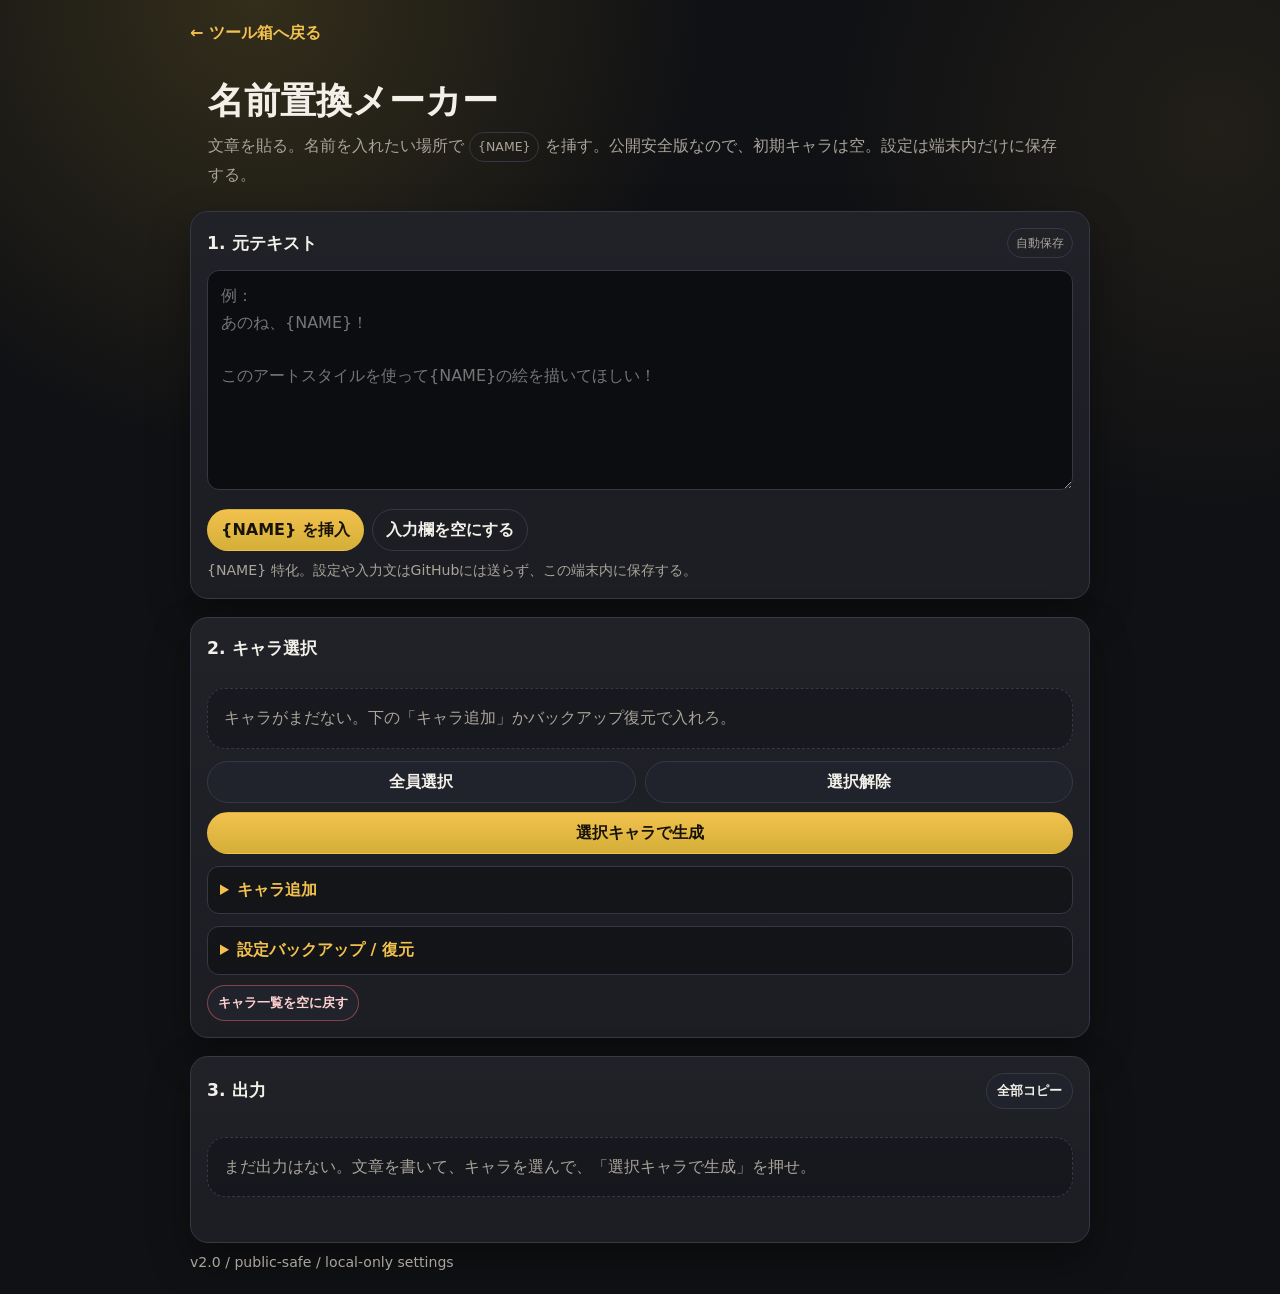
==== name-replacer.html @ 68bebe3d "Add files via upload" ====
<!doctype html>
<html lang="ja"><head><meta charset="utf-8"/><meta name="viewport" content="width=device-width, initial-scale=1, viewport-fit=cover"/><title>名前置換メーカー</title><link rel="manifest" href="./manifest.json"/><meta name="theme-color" content="#101114"/><style>
:root{--bg:#101114;--panel:#181a20;--panel2:#20232b;--field:#0c0d10;--text:#f2f0e8;--muted:#aaa49a;--line:#353845;--gold:#d4af37;--gold2:#f2c14e;--danger:#ff6b6b;--ok:#85d99f;--radius:18px;--shadow:0 18px 40px rgba(0,0,0,.35);font-family:system-ui,-apple-system,BlinkMacSystemFont,"Segoe UI",sans-serif}*{box-sizing:border-box}body{margin:0;min-height:100vh;background:radial-gradient(circle at 20% 0%,rgba(212,175,55,.18),transparent 28rem),radial-gradient(circle at 95% 10%,rgba(242,193,78,.08),transparent 24rem),var(--bg);color:var(--text);font-family:var(--font);line-height:1.65;padding:20px}.app{width:min(900px,100%);margin:0 auto}.toolbox-back-link{display:inline-flex;align-items:center;gap:.35em;margin:0 0 10px;color:#f2c14e;text-decoration:none;font-weight:800}.toolbox-back-link:visited{color:#f2c14e}header{margin:6px 0 18px;padding:18px 18px 4px}h1{font-size:clamp(1.5rem,4.8vw,2.25rem);line-height:1.15;margin:0 0 10px}.lead{color:var(--muted);margin:0;max-width:58rem}.card{background:linear-gradient(180deg,rgba(255,255,255,.035),rgba(255,255,255,.015)),var(--panel);border:1px solid var(--line);border-radius:var(--radius);box-shadow:var(--shadow);padding:16px;margin-top:18px}.card-title{display:flex;align-items:center;justify-content:space-between;gap:12px;margin-bottom:12px}h2{font-size:1.08rem;margin:0}.hint{color:var(--muted);font-size:.88rem;margin:8px 0 0}textarea,input,select{width:100%;border:1px solid var(--line);background:var(--field);color:var(--text);border-radius:12px;padding:12px 13px;font:inherit;outline:none;line-height:1.65}textarea:focus,input:focus,select:focus{border-color:rgba(212,175,55,.72);box-shadow:0 0 0 3px rgba(212,175,55,.16)}textarea{min-height:220px;resize:vertical;white-space:pre-wrap}.button-row,.toolbar{display:flex;flex-wrap:wrap;gap:8px;margin-top:10px}button{appearance:none;border:1px solid var(--line);background:var(--panel2);color:var(--text);border-radius:999px;padding:10px 13px;font:inherit;line-height:1;cursor:pointer;min-height:42px;font-weight:700}.primary{background:linear-gradient(180deg,var(--gold2),var(--gold));color:#18130a;border-color:transparent}.ghost{background:transparent}.danger{color:#ffd1d1;border-color:rgba(255,107,107,.45)}.mini,.small{font-size:.84rem;padding:7px 10px;min-height:36px}.pill{display:inline-flex;align-items:center;gap:6px;color:var(--muted);border:1px solid var(--line);border-radius:999px;padding:4px 8px;font-size:.78rem}.status,.copy-status{min-height:1.4em;color:var(--ok);font-size:.88rem;margin-top:9px}.empty{color:var(--muted);border:1px dashed var(--line);border-radius:var(--radius);padding:16px;margin-top:14px;background:rgba(12,13,16,.35)}details{border:1px solid var(--line);border-radius:12px;background:rgba(12,13,16,.55);padding:10px 12px;margin-top:12px}summary{cursor:pointer;color:var(--gold2);font-weight:800}.backup-grid{display:grid;gap:10px;margin-top:10px}.backup-grid textarea{min-height:120px}.output{min-height:220px;white-space:pre-wrap;word-break:break-word;background:#090a0f;border:1px dashed var(--line);border-radius:14px;padding:14px;line-height:1.75;color:var(--text)}.fallback{display:none;margin-top:10px}.fallback textarea{min-height:120px}@media(max-width:560px){body{padding:12px}header{padding:12px 8px 0}.card{padding:14px}}

.character-list{display:grid;grid-template-columns:repeat(2,minmax(0,1fr));gap:9px}@media(max-width:480px){.character-list{grid-template-columns:1fr 1fr}}.char{display:grid;grid-template-columns:auto minmax(0,1fr);gap:10px;align-items:center;padding:11px;background:#0c0d10;border:1px solid var(--line);border-radius:12px;min-height:78px}.char input[type="checkbox"]{width:auto;accent-color:var(--gold);margin:0}.fixed-name{display:block;font-weight:800;overflow-wrap:anywhere}.variant-select{font-weight:800;background:#12141a}.actions{display:grid;grid-template-columns:1fr 1fr;gap:9px;margin-top:12px}.actions .wide{grid-column:1/-1}.output-list{display:grid;gap:14px;margin-top:14px}.output-item{border:1px solid var(--line);border-radius:var(--radius);background:rgba(12,13,16,.72);overflow:hidden}.output-head{display:flex;justify-content:space-between;align-items:center;gap:10px;padding:10px 12px;border-bottom:1px solid var(--line);background:rgba(255,255,255,.025)}.output-head strong{color:var(--gold2)}.output-text{margin:0;padding:12px;white-space:pre-wrap;overflow-wrap:anywhere;font-family:ui-monospace,SFMono-Regular,Menlo,Consolas,"Liberation Mono",monospace;font-size:.92rem;line-height:1.65}.editor-row{display:grid;grid-template-columns:1fr auto;gap:8px;margin-top:9px;align-items:center}@media(max-width:520px){.editor-row{grid-template-columns:1fr}}
</style></head><body><div class="app"><a class="toolbox-back-link" href="./index.html">← ツール箱へ戻る</a><header><h1>名前置換メーカー</h1><p class="lead">文章を貼る。名前を入れたい場所で <span class="pill">{NAME}</span> を挿す。公開安全版なので、初期キャラは空。設定は端末内だけに保存する。</p></header><main>
<section class="card"><div class="card-title"><h2>1. 元テキスト</h2><span class="pill">自動保存</span></div><textarea id="template" spellcheck="false" placeholder="例：
あのね、{NAME}！

このアートスタイルを使って{NAME}の絵を描いてほしい！"></textarea><div class="button-row"><button type="button" class="primary" id="insertName">{NAME} を挿入</button><button type="button" class="ghost" id="clearTemplate">入力欄を空にする</button></div><p class="hint">{NAME} 特化。設定や入力文はGitHubには送らず、この端末内に保存する。</p></section>
<section class="card"><div class="card-title"><h2>2. キャラ選択</h2></div><div id="characterList" class="character-list"></div><div id="emptyChars" class="empty">キャラがまだない。下の「キャラ追加」かバックアップ復元で入れろ。</div><div class="actions"><button type="button" id="selectAll">全員選択</button><button type="button" id="clearSelection">選択解除</button><button type="button" class="primary wide" id="generate">選択キャラで生成</button></div><details><summary>キャラ追加</summary><div class="editor-row"><input id="newLabel" placeholder="表示名 / {NAME} に入れる名前"/><button type="button" id="addCharacter">追加</button></div><p class="hint">ここで追加した名前は、そのまま {NAME} に入る。複数の呼び名を持つキャラは、バックアップ復元で入れるのが早い。</p></details><details><summary>設定バックアップ / 復元</summary><div class="backup-grid"><button class="small" id="exportSettings">設定バックアップを作る</button><textarea id="exportBox" readonly placeholder="ここにバックアップ用テキストが出る"></textarea><textarea id="importBox" placeholder="ここにバックアップ用テキストを貼って復元"></textarea><button class="small" id="importSettings">貼った設定を復元</button></div></details><button type="button" class="danger small" id="resetCharacters" style="margin-top:10px;">キャラ一覧を空に戻す</button></section>
<section class="card"><div class="card-title"><h2>3. 出力</h2><button type="button" class="mini" id="copyAll">全部コピー</button></div><div id="outputs" class="output-list"></div><div id="empty" class="empty">まだ出力はない。文章を書いて、キャラを選んで、「選択キャラで生成」を押せ。</div><div class="status" id="status"></div><div class="fallback" id="manualCopy"><p class="hint">自動コピーが弾かれた時用。下の欄を長押ししてコピー。</p><textarea id="manualCopyText" readonly></textarea></div></section>
</main><p class="hint">v2.0 / public-safe / local-only settings</p></div>
<script>
(()=>{
const STORAGE_KEYS={template:'nakoPromptReplacer.template.v1',characters:'nakoPromptReplacer.characters.v4',selected:'nakoPromptReplacer.selected.v2'};
const templateEl=document.getElementById('template'),characterListEl=document.getElementById('characterList'),emptyCharsEl=document.getElementById('emptyChars'),outputsEl=document.getElementById('outputs'),emptyEl=document.getElementById('empty'),statusEl=document.getElementById('status'),manualCopyEl=document.getElementById('manualCopy'),manualCopyTextEl=document.getElementById('manualCopyText'),exportBox=document.getElementById('exportBox'),importBox=document.getElementById('importBox');
let characters=loadJson(STORAGE_KEYS.characters,[]); if(!Array.isArray(characters))characters=[];
let selectedIds=new Set(loadJson(STORAGE_KEYS.selected,[])); let lastOutputs=[];
function loadJson(k,f){try{const raw=localStorage.getItem(k);return raw?JSON.parse(raw):f}catch{return f}}
function saveJson(k,v){localStorage.setItem(k,JSON.stringify(v))}
function esc(s){return String(s).replace(/[&<>"']/g,m=>({'&':'&amp;','<':'&lt;','>':'&gt;','"':'&quot;',"'":'&#039;'}[m]))}
function uid(){return 'id_'+Date.now()+'_'+Math.random().toString(16).slice(2)}
function normChar(c){const base=String(c.baseLabel||c.label||c.name||'').trim();const vars=Array.isArray(c.variants)&&c.variants.length?c.variants.map(v=>String(v)).filter(Boolean):[base].filter(Boolean);return {id:String(c.id||uid()),baseLabel:base||vars[0]||'名称未設定',variants:vars.length?vars:[base||'名称未設定'],selectedVariant:String(c.selectedVariant||vars[0]||base||'名称未設定')}}
function currentName(c){return c.selectedVariant||c.variants?.[0]||c.baseLabel}
function outputLabel(c){const n=currentName(c);return n===c.baseLabel?c.baseLabel:`${c.baseLabel} / ${n}`}
function show(msg,bad=false){statusEl.textContent=msg;statusEl.style.color=bad?'#ffb3b3':'var(--ok)'}
function saveTemplate(){localStorage.setItem(STORAGE_KEYS.template,templateEl.value)}
function saveChars(){saveJson(STORAGE_KEYS.characters,characters);saveJson(STORAGE_KEYS.selected,[...selectedIds])}
function renderChars(){emptyCharsEl.style.display=characters.length?'none':'block';characterListEl.innerHTML=characters.map(c=>{const checked=selectedIds.has(c.id)?'checked':'';const main=c.variants.length>1?`<select class="variant-select" data-variant-id="${esc(c.id)}">${c.variants.map(v=>`<option value="${esc(v)}" ${v===currentName(c)?'selected':''}>${esc(v)}</option>`).join('')}</select>`:`<span class="fixed-name">${esc(currentName(c))}</span>`;return `<label class="char"><input type="checkbox" data-id="${esc(c.id)}" ${checked}/><span>${main}</span></label>`}).join('');characterListEl.querySelectorAll('input[type=checkbox]').forEach(i=>i.addEventListener('change',()=>{i.checked?selectedIds.add(i.dataset.id):selectedIds.delete(i.dataset.id);saveChars()}));characterListEl.querySelectorAll('[data-variant-id]').forEach(s=>s.addEventListener('change',()=>{const c=characters.find(x=>x.id===s.dataset.variantId);if(!c)return;c.selectedVariant=s.value;saveChars();show(`${c.baseLabel}の呼び名を「${s.value}」にした。`)}))}
function replaceAll(t,c){return String(t).split('{NAME}').join(currentName(c)).split('{CALL}').join(currentName(c)).split('{CHARACTER}').join(currentName(c))}
function renderOutputs(){emptyEl.style.display=lastOutputs.length?'none':'block';outputsEl.innerHTML=lastOutputs.map((o,i)=>`<article class="output-item"><div class="output-head"><strong>${esc(o.label)}用</strong><button type="button" class="mini" data-copy="${i}">コピー</button></div><pre class="output-text">${esc(o.text)}</pre></article>`).join('');outputsEl.querySelectorAll('[data-copy]').forEach(b=>b.addEventListener('click',async()=>{const o=lastOutputs[Number(b.dataset.copy)];const visible=b.closest('.output-item')?.querySelector('.output-text')?.textContent??o.text;if(await copyText(visible))show(`${o.label}用をコピーした。`)}))}
async function copyText(text){const final=String(text??'');manualCopyEl.style.display='none';manualCopyTextEl.value=final;if(navigator.clipboard&&navigator.clipboard.writeText){try{await navigator.clipboard.writeText(final);return true}catch{}}const temp=document.createElement('textarea');temp.value=final;temp.setAttribute('readonly','');temp.style.position='fixed';temp.style.opacity='.01';document.body.appendChild(temp);let ok=false;try{temp.focus();temp.select();temp.setSelectionRange(0,temp.value.length);ok=document.execCommand('copy')}catch{}finally{document.body.removeChild(temp)}if(ok)return true;manualCopyEl.style.display='block';manualCopyTextEl.focus();manualCopyTextEl.select();show('自動コピーが弾かれた。下の欄をコピーして。',true);return false}
function insertAtCursor(el,text){const y=window.scrollY;const start=el.selectionStart??el.value.length,end=el.selectionEnd??el.value.length;el.value=el.value.slice(0,start)+text+el.value.slice(end);const pos=start+text.length;el.focus({preventScroll:true});el.setSelectionRange(pos,pos);saveTemplate();requestAnimationFrame(()=>window.scrollTo({top:y,left:0,behavior:'auto'}))}
function generate(){const template=templateEl.value;if(!template.trim())return show('元テキストが空だ。',true);const selected=characters.filter(c=>selectedIds.has(c.id));if(!selected.length)return show('キャラが選ばれていない。',true);lastOutputs=selected.map(c=>({id:c.id,label:outputLabel(c),text:replaceAll(template,c)}));renderOutputs();show(`${lastOutputs.length}人分を生成した。`)}
function exportSettings(){const data={tool:'name-replacer',version:2,template:templateEl.value,characters,selected:[...selectedIds]};exportBox.value=JSON.stringify(data,null,2);copyText(exportBox.value).then(ok=>show(ok?'設定バックアップをコピーした。':'設定バックアップを作った。'))}
function importSettings(){try{const data=JSON.parse(importBox.value);characters=(Array.isArray(data.characters)?data.characters:[]).map(normChar);selectedIds=new Set(Array.isArray(data.selected)?data.selected:characters.map(c=>c.id));if(typeof data.template==='string')templateEl.value=data.template;saveTemplate();saveChars();lastOutputs=[];renderChars();renderOutputs();show('設定を復元した。')}catch{show('復元できない。バックアップ用テキストが壊れている。',true)}}
document.getElementById('insertName').addEventListener('click',()=>insertAtCursor(templateEl,'{NAME}'));document.getElementById('clearTemplate').addEventListener('click',()=>{templateEl.value='';saveTemplate();show('入力欄を空にした。')});document.getElementById('selectAll').addEventListener('click',()=>{selectedIds=new Set(characters.map(c=>c.id));saveChars();renderChars();show('全員選択した。')});document.getElementById('clearSelection').addEventListener('click',()=>{selectedIds=new Set();saveChars();renderChars();show('選択を解除した。')});document.getElementById('generate').addEventListener('click',generate);document.getElementById('addCharacter').addEventListener('click',()=>{const el=document.getElementById('newLabel');const label=el.value.trim();if(!label)return show('名前が空だ。',true);const c={id:uid(),baseLabel:label,variants:[label],selectedVariant:label};characters.push(c);selectedIds.add(c.id);el.value='';saveChars();renderChars();show(`${label}を追加した。`)});document.getElementById('resetCharacters').addEventListener('click',()=>{if(!confirm('キャラ一覧を空に戻す。いい？'))return;characters=[];selectedIds=new Set();lastOutputs=[];saveChars();renderChars();renderOutputs();show('キャラ一覧を空に戻した。')});document.getElementById('copyAll').addEventListener('click',async()=>{if(!lastOutputs.length)return show('コピーする出力がまだない。',true);const all=lastOutputs.map(o=>'▼ '+o.label+'用\n'+o.text).join('\n\n---\n\n');if(await copyText(all))show('全部コピーした。')});document.getElementById('exportSettings').addEventListener('click',exportSettings);document.getElementById('importSettings').addEventListener('click',importSettings);templateEl.addEventListener('input',saveTemplate);
templateEl.value=localStorage.getItem(STORAGE_KEYS.template)||'';renderChars();renderOutputs();
})();
</script></body></html>
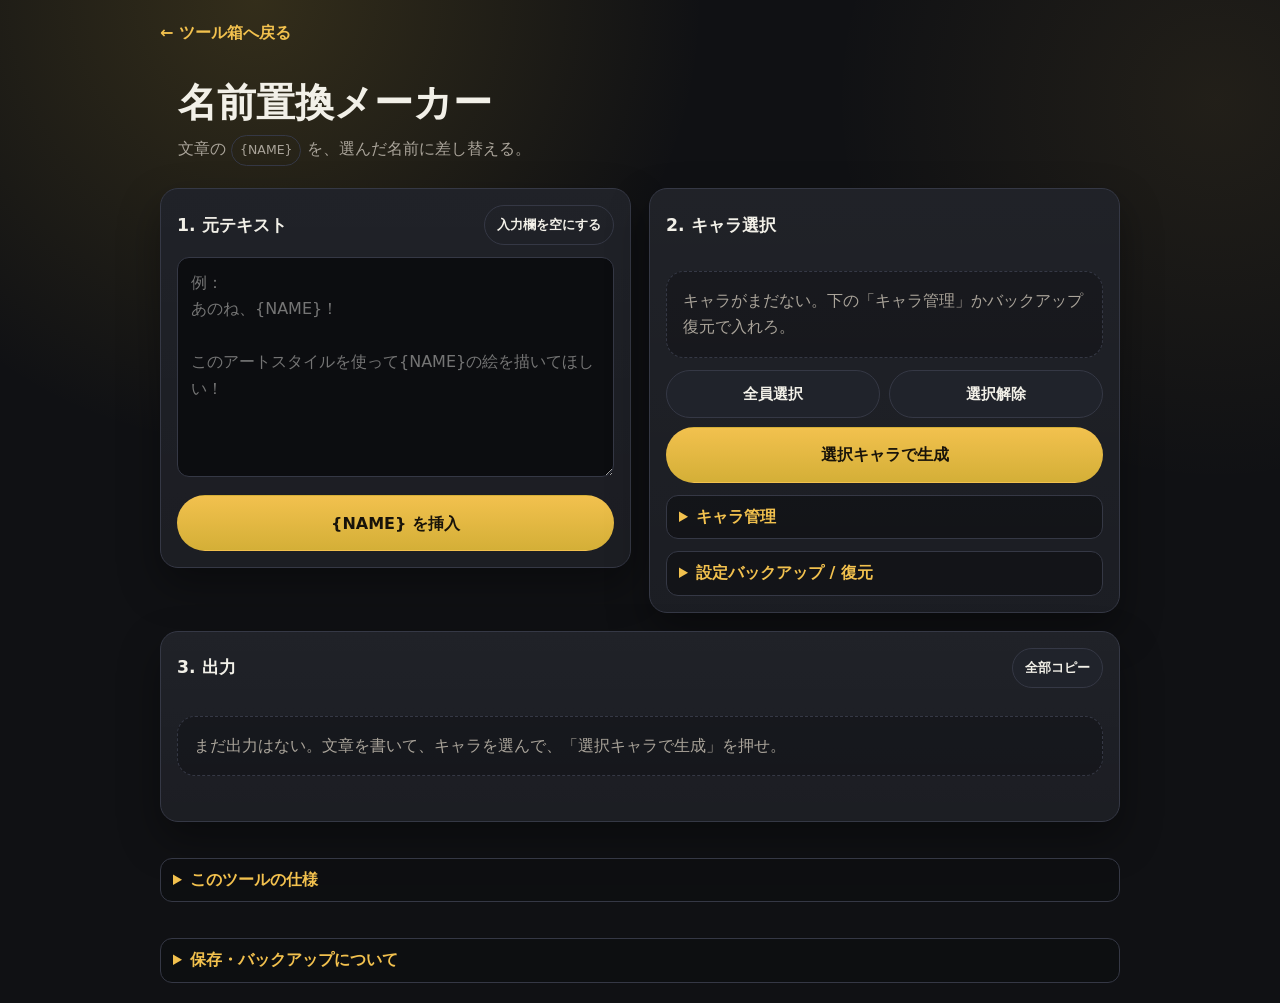
==== commit 7549edd1: "Add files via upload" ====
--- a/name-replacer.html
+++ b/name-replacer.html
@@ -1,41 +1,93 @@
 <!doctype html>
-<html lang="ja"><head><meta charset="utf-8"/><meta name="viewport" content="width=device-width, initial-scale=1, viewport-fit=cover"/><title>名前置換メーカー</title><link rel="manifest" href="./manifest.json"/><meta name="theme-color" content="#101114"/><style>
-:root{--bg:#101114;--panel:#181a20;--panel2:#20232b;--field:#0c0d10;--text:#f2f0e8;--muted:#aaa49a;--line:#353845;--gold:#d4af37;--gold2:#f2c14e;--danger:#ff6b6b;--ok:#85d99f;--radius:18px;--shadow:0 18px 40px rgba(0,0,0,.35);font-family:system-ui,-apple-system,BlinkMacSystemFont,"Segoe UI",sans-serif}*{box-sizing:border-box}body{margin:0;min-height:100vh;background:radial-gradient(circle at 20% 0%,rgba(212,175,55,.18),transparent 28rem),radial-gradient(circle at 95% 10%,rgba(242,193,78,.08),transparent 24rem),var(--bg);color:var(--text);font-family:var(--font);line-height:1.65;padding:20px}.app{width:min(900px,100%);margin:0 auto}.toolbox-back-link{display:inline-flex;align-items:center;gap:.35em;margin:0 0 10px;color:#f2c14e;text-decoration:none;font-weight:800}.toolbox-back-link:visited{color:#f2c14e}header{margin:6px 0 18px;padding:18px 18px 4px}h1{font-size:clamp(1.5rem,4.8vw,2.25rem);line-height:1.15;margin:0 0 10px}.lead{color:var(--muted);margin:0;max-width:58rem}.card{background:linear-gradient(180deg,rgba(255,255,255,.035),rgba(255,255,255,.015)),var(--panel);border:1px solid var(--line);border-radius:var(--radius);box-shadow:var(--shadow);padding:16px;margin-top:18px}.card-title{display:flex;align-items:center;justify-content:space-between;gap:12px;margin-bottom:12px}h2{font-size:1.08rem;margin:0}.hint{color:var(--muted);font-size:.88rem;margin:8px 0 0}textarea,input,select{width:100%;border:1px solid var(--line);background:var(--field);color:var(--text);border-radius:12px;padding:12px 13px;font:inherit;outline:none;line-height:1.65}textarea:focus,input:focus,select:focus{border-color:rgba(212,175,55,.72);box-shadow:0 0 0 3px rgba(212,175,55,.16)}textarea{min-height:220px;resize:vertical;white-space:pre-wrap}.button-row,.toolbar{display:flex;flex-wrap:wrap;gap:8px;margin-top:10px}button{appearance:none;border:1px solid var(--line);background:var(--panel2);color:var(--text);border-radius:999px;padding:10px 13px;font:inherit;line-height:1;cursor:pointer;min-height:42px;font-weight:700}.primary{background:linear-gradient(180deg,var(--gold2),var(--gold));color:#18130a;border-color:transparent}.ghost{background:transparent}.danger{color:#ffd1d1;border-color:rgba(255,107,107,.45)}.mini,.small{font-size:.84rem;padding:7px 10px;min-height:36px}.pill{display:inline-flex;align-items:center;gap:6px;color:var(--muted);border:1px solid var(--line);border-radius:999px;padding:4px 8px;font-size:.78rem}.status,.copy-status{min-height:1.4em;color:var(--ok);font-size:.88rem;margin-top:9px}.empty{color:var(--muted);border:1px dashed var(--line);border-radius:var(--radius);padding:16px;margin-top:14px;background:rgba(12,13,16,.35)}details{border:1px solid var(--line);border-radius:12px;background:rgba(12,13,16,.55);padding:10px 12px;margin-top:12px}summary{cursor:pointer;color:var(--gold2);font-weight:800}.backup-grid{display:grid;gap:10px;margin-top:10px}.backup-grid textarea{min-height:120px}.output{min-height:220px;white-space:pre-wrap;word-break:break-word;background:#090a0f;border:1px dashed var(--line);border-radius:14px;padding:14px;line-height:1.75;color:var(--text)}.fallback{display:none;margin-top:10px}.fallback textarea{min-height:120px}@media(max-width:560px){body{padding:12px}header{padding:12px 8px 0}.card{padding:14px}}
+<html lang="ja" data-theme="black-gold">
+<head>
+  <meta charset="utf-8">
+  <meta name="viewport" content="width=device-width, initial-scale=1, viewport-fit=cover">
+  <meta name="theme-color" content="#101114">
+  <meta name="description" content="文章内のNAMEタグを選んだ名前へまとめて差し替える。">
+  <link rel="manifest" href="manifest.json">
+  <link rel="icon" href="icons/icon-192.png">
+  <link rel="apple-touch-icon" href="icons/icon-192.png">
+  <link rel="stylesheet" href="assets/css/app.css">
+  <title>名前置換メーカー｜なこ用ツール箱</title>
+</head>
+<body>
+  <div class="app">
+<section id="view-name">
+  <a class="toolbox-back-link" href="index.html">← ツール箱へ戻る</a>
+  <header><h1>名前置換メーカー</h1><p class="lead">文章の <span class="pill">{NAME}</span> を、選んだ名前に差し替える。</p></header>
+  <main class="tool-layout">
+    <section class="card"><div class="card-title"><h2>1. 元テキスト</h2><button type="button" class="btn-compact ghost" id="clearTemplate">入力欄を空にする</button></div><textarea id="template" spellcheck="false" placeholder="例：&#10;あのね、{NAME}！&#10;&#10;このアートスタイルを使って{NAME}の絵を描いてほしい！"></textarea><div class="template-actions single-action"><button type="button" class="primary btn-primary-action btn-full" id="insertName">{NAME} を挿入</button></div><div class="textarea-resize-row"><button type="button" class="ghost btn-standard btn-full" id="toggleTemplateSize" aria-expanded="false">入力欄を広げる</button></div></section>
+    <section class="card">
+      <div class="card-title"><h2>2. キャラ選択</h2></div>
+      <div id="characterList" class="character-list"></div>
+      <div id="emptyChars" class="empty">キャラがまだない。下の「キャラ管理」かバックアップ復元で入れろ。</div>
+      <div class="actions">
+        <button type="button" class="btn-standard" id="selectAll">全員選択</button>
+        <button type="button" class="btn-standard" id="clearSelection">選択解除</button>
+        <button type="button" class="primary wide btn-primary-action" id="generate">選択キャラで生成</button>
+      </div>
 
-.character-list{display:grid;grid-template-columns:repeat(2,minmax(0,1fr));gap:9px}@media(max-width:480px){.character-list{grid-template-columns:1fr 1fr}}.char{display:grid;grid-template-columns:auto minmax(0,1fr);gap:10px;align-items:center;padding:11px;background:#0c0d10;border:1px solid var(--line);border-radius:12px;min-height:78px}.char input[type="checkbox"]{width:auto;accent-color:var(--gold);margin:0}.fixed-name{display:block;font-weight:800;overflow-wrap:anywhere}.variant-select{font-weight:800;background:#12141a}.actions{display:grid;grid-template-columns:1fr 1fr;gap:9px;margin-top:12px}.actions .wide{grid-column:1/-1}.output-list{display:grid;gap:14px;margin-top:14px}.output-item{border:1px solid var(--line);border-radius:var(--radius);background:rgba(12,13,16,.72);overflow:hidden}.output-head{display:flex;justify-content:space-between;align-items:center;gap:10px;padding:10px 12px;border-bottom:1px solid var(--line);background:rgba(255,255,255,.025)}.output-head strong{color:var(--gold2)}.output-text{margin:0;padding:12px;white-space:pre-wrap;overflow-wrap:anywhere;font-family:ui-monospace,SFMono-Regular,Menlo,Consolas,"Liberation Mono",monospace;font-size:.92rem;line-height:1.65}.editor-row{display:grid;grid-template-columns:1fr auto;gap:8px;margin-top:9px;align-items:center}@media(max-width:520px){.editor-row{grid-template-columns:1fr}}
-</style></head><body><div class="app"><a class="toolbox-back-link" href="./index.html">← ツール箱へ戻る</a><header><h1>名前置換メーカー</h1><p class="lead">文章を貼る。名前を入れたい場所で <span class="pill">{NAME}</span> を挿す。公開安全版なので、初期キャラは空。設定は端末内だけに保存する。</p></header><main>
-<section class="card"><div class="card-title"><h2>1. 元テキスト</h2><span class="pill">自動保存</span></div><textarea id="template" spellcheck="false" placeholder="例：
-あのね、{NAME}！
+      <details>
+        <summary>キャラ管理</summary>
+        <div class="character-manager">
+          <div class="manager-section">
+            <h3 class="manager-heading">キャラを追加</h3>
+            <div class="editor-row">
+              <input id="newLabel" placeholder="表示名 / {NAME} に入れる名前"/>
+              <button type="button" class="btn-standard" id="addCharacter">追加</button>
+            </div>
+            <p class="hint">ここで追加した名前は、そのまま {NAME} に入る。</p>
+          </div>
 
-このアートスタイルを使って{NAME}の絵を描いてほしい！"></textarea><div class="button-row"><button type="button" class="primary" id="insertName">{NAME} を挿入</button><button type="button" class="ghost" id="clearTemplate">入力欄を空にする</button></div><p class="hint">{NAME} 特化。設定や入力文はGitHubには送らず、この端末内に保存する。</p></section>
-<section class="card"><div class="card-title"><h2>2. キャラ選択</h2></div><div id="characterList" class="character-list"></div><div id="emptyChars" class="empty">キャラがまだない。下の「キャラ追加」かバックアップ復元で入れろ。</div><div class="actions"><button type="button" id="selectAll">全員選択</button><button type="button" id="clearSelection">選択解除</button><button type="button" class="primary wide" id="generate">選択キャラで生成</button></div><details><summary>キャラ追加</summary><div class="editor-row"><input id="newLabel" placeholder="表示名 / {NAME} に入れる名前"/><button type="button" id="addCharacter">追加</button></div><p class="hint">ここで追加した名前は、そのまま {NAME} に入る。複数の呼び名を持つキャラは、バックアップ復元で入れるのが早い。</p></details><details><summary>設定バックアップ / 復元</summary><div class="backup-grid"><button class="small" id="exportSettings">設定バックアップを作る</button><textarea id="exportBox" readonly placeholder="ここにバックアップ用テキストが出る"></textarea><textarea id="importBox" placeholder="ここにバックアップ用テキストを貼って復元"></textarea><button class="small" id="importSettings">貼った設定を復元</button></div></details><button type="button" class="danger small" id="resetCharacters" style="margin-top:10px;">キャラ一覧を空に戻す</button></section>
-<section class="card"><div class="card-title"><h2>3. 出力</h2><button type="button" class="mini" id="copyAll">全部コピー</button></div><div id="outputs" class="output-list"></div><div id="empty" class="empty">まだ出力はない。文章を書いて、キャラを選んで、「選択キャラで生成」を押せ。</div><div class="status" id="status"></div><div class="fallback" id="manualCopy"><p class="hint">自動コピーが弾かれた時用。下の欄を長押ししてコピー。</p><textarea id="manualCopyText" readonly></textarea></div></section>
-</main><p class="hint">v2.0 / public-safe / local-only settings</p></div>
-<script>
-(()=>{
-const STORAGE_KEYS={template:'nakoPromptReplacer.template.v1',characters:'nakoPromptReplacer.characters.v4',selected:'nakoPromptReplacer.selected.v2'};
-const templateEl=document.getElementById('template'),characterListEl=document.getElementById('characterList'),emptyCharsEl=document.getElementById('emptyChars'),outputsEl=document.getElementById('outputs'),emptyEl=document.getElementById('empty'),statusEl=document.getElementById('status'),manualCopyEl=document.getElementById('manualCopy'),manualCopyTextEl=document.getElementById('manualCopyText'),exportBox=document.getElementById('exportBox'),importBox=document.getElementById('importBox');
-let characters=loadJson(STORAGE_KEYS.characters,[]); if(!Array.isArray(characters))characters=[];
-let selectedIds=new Set(loadJson(STORAGE_KEYS.selected,[])); let lastOutputs=[];
-function loadJson(k,f){try{const raw=localStorage.getItem(k);return raw?JSON.parse(raw):f}catch{return f}}
-function saveJson(k,v){localStorage.setItem(k,JSON.stringify(v))}
-function esc(s){return String(s).replace(/[&<>"']/g,m=>({'&':'&amp;','<':'&lt;','>':'&gt;','"':'&quot;',"'":'&#039;'}[m]))}
-function uid(){return 'id_'+Date.now()+'_'+Math.random().toString(16).slice(2)}
-function normChar(c){const base=String(c.baseLabel||c.label||c.name||'').trim();const vars=Array.isArray(c.variants)&&c.variants.length?c.variants.map(v=>String(v)).filter(Boolean):[base].filter(Boolean);return {id:String(c.id||uid()),baseLabel:base||vars[0]||'名称未設定',variants:vars.length?vars:[base||'名称未設定'],selectedVariant:String(c.selectedVariant||vars[0]||base||'名称未設定')}}
-function currentName(c){return c.selectedVariant||c.variants?.[0]||c.baseLabel}
-function outputLabel(c){const n=currentName(c);return n===c.baseLabel?c.baseLabel:`${c.baseLabel} / ${n}`}
-function show(msg,bad=false){statusEl.textContent=msg;statusEl.style.color=bad?'#ffb3b3':'var(--ok)'}
-function saveTemplate(){localStorage.setItem(STORAGE_KEYS.template,templateEl.value)}
-function saveChars(){saveJson(STORAGE_KEYS.characters,characters);saveJson(STORAGE_KEYS.selected,[...selectedIds])}
-function renderChars(){emptyCharsEl.style.display=characters.length?'none':'block';characterListEl.innerHTML=characters.map(c=>{const checked=selectedIds.has(c.id)?'checked':'';const main=c.variants.length>1?`<select class="variant-select" data-variant-id="${esc(c.id)}">${c.variants.map(v=>`<option value="${esc(v)}" ${v===currentName(c)?'selected':''}>${esc(v)}</option>`).join('')}</select>`:`<span class="fixed-name">${esc(currentName(c))}</span>`;return `<label class="char"><input type="checkbox" data-id="${esc(c.id)}" ${checked}/><span>${main}</span></label>`}).join('');characterListEl.querySelectorAll('input[type=checkbox]').forEach(i=>i.addEventListener('change',()=>{i.checked?selectedIds.add(i.dataset.id):selectedIds.delete(i.dataset.id);saveChars()}));characterListEl.querySelectorAll('[data-variant-id]').forEach(s=>s.addEventListener('change',()=>{const c=characters.find(x=>x.id===s.dataset.variantId);if(!c)return;c.selectedVariant=s.value;saveChars();show(`${c.baseLabel}の呼び名を「${s.value}」にした。`)}))}
-function replaceAll(t,c){return String(t).split('{NAME}').join(currentName(c)).split('{CALL}').join(currentName(c)).split('{CHARACTER}').join(currentName(c))}
-function renderOutputs(){emptyEl.style.display=lastOutputs.length?'none':'block';outputsEl.innerHTML=lastOutputs.map((o,i)=>`<article class="output-item"><div class="output-head"><strong>${esc(o.label)}用</strong><button type="button" class="mini" data-copy="${i}">コピー</button></div><pre class="output-text">${esc(o.text)}</pre></article>`).join('');outputsEl.querySelectorAll('[data-copy]').forEach(b=>b.addEventListener('click',async()=>{const o=lastOutputs[Number(b.dataset.copy)];const visible=b.closest('.output-item')?.querySelector('.output-text')?.textContent??o.text;if(await copyText(visible))show(`${o.label}用をコピーした。`)}))}
-async function copyText(text){const final=String(text??'');manualCopyEl.style.display='none';manualCopyTextEl.value=final;if(navigator.clipboard&&navigator.clipboard.writeText){try{await navigator.clipboard.writeText(final);return true}catch{}}const temp=document.createElement('textarea');temp.value=final;temp.setAttribute('readonly','');temp.style.position='fixed';temp.style.opacity='.01';document.body.appendChild(temp);let ok=false;try{temp.focus();temp.select();temp.setSelectionRange(0,temp.value.length);ok=document.execCommand('copy')}catch{}finally{document.body.removeChild(temp)}if(ok)return true;manualCopyEl.style.display='block';manualCopyTextEl.focus();manualCopyTextEl.select();show('自動コピーが弾かれた。下の欄をコピーして。',true);return false}
-function insertAtCursor(el,text){const y=window.scrollY;const start=el.selectionStart??el.value.length,end=el.selectionEnd??el.value.length;el.value=el.value.slice(0,start)+text+el.value.slice(end);const pos=start+text.length;el.focus({preventScroll:true});el.setSelectionRange(pos,pos);saveTemplate();requestAnimationFrame(()=>window.scrollTo({top:y,left:0,behavior:'auto'}))}
-function generate(){const template=templateEl.value;if(!template.trim())return show('元テキストが空だ。',true);const selected=characters.filter(c=>selectedIds.has(c.id));if(!selected.length)return show('キャラが選ばれていない。',true);lastOutputs=selected.map(c=>({id:c.id,label:outputLabel(c),text:replaceAll(template,c)}));renderOutputs();show(`${lastOutputs.length}人分を生成した。`)}
-function exportSettings(){const data={tool:'name-replacer',version:2,template:templateEl.value,characters,selected:[...selectedIds]};exportBox.value=JSON.stringify(data,null,2);copyText(exportBox.value).then(ok=>show(ok?'設定バックアップをコピーした。':'設定バックアップを作った。'))}
-function importSettings(){try{const data=JSON.parse(importBox.value);characters=(Array.isArray(data.characters)?data.characters:[]).map(normChar);selectedIds=new Set(Array.isArray(data.selected)?data.selected:characters.map(c=>c.id));if(typeof data.template==='string')templateEl.value=data.template;saveTemplate();saveChars();lastOutputs=[];renderChars();renderOutputs();show('設定を復元した。')}catch{show('復元できない。バックアップ用テキストが壊れている。',true)}}
-document.getElementById('insertName').addEventListener('click',()=>insertAtCursor(templateEl,'{NAME}'));document.getElementById('clearTemplate').addEventListener('click',()=>{templateEl.value='';saveTemplate();show('入力欄を空にした。')});document.getElementById('selectAll').addEventListener('click',()=>{selectedIds=new Set(characters.map(c=>c.id));saveChars();renderChars();show('全員選択した。')});document.getElementById('clearSelection').addEventListener('click',()=>{selectedIds=new Set();saveChars();renderChars();show('選択を解除した。')});document.getElementById('generate').addEventListener('click',generate);document.getElementById('addCharacter').addEventListener('click',()=>{const el=document.getElementById('newLabel');const label=el.value.trim();if(!label)return show('名前が空だ。',true);const c={id:uid(),baseLabel:label,variants:[label],selectedVariant:label};characters.push(c);selectedIds.add(c.id);el.value='';saveChars();renderChars();show(`${label}を追加した。`)});document.getElementById('resetCharacters').addEventListener('click',()=>{if(!confirm('キャラ一覧を空に戻す。いい？'))return;characters=[];selectedIds=new Set();lastOutputs=[];saveChars();renderChars();renderOutputs();show('キャラ一覧を空に戻した。')});document.getElementById('copyAll').addEventListener('click',async()=>{if(!lastOutputs.length)return show('コピーする出力がまだない。',true);const all=lastOutputs.map(o=>'▼ '+o.label+'用\n'+o.text).join('\n\n---\n\n');if(await copyText(all))show('全部コピーした。')});document.getElementById('exportSettings').addEventListener('click',exportSettings);document.getElementById('importSettings').addEventListener('click',importSettings);templateEl.addEventListener('input',saveTemplate);
-templateEl.value=localStorage.getItem(STORAGE_KEYS.template)||'';renderChars();renderOutputs();
-})();
-</script></body></html>+          <div class="manager-section danger-zone">
+            <h3 class="manager-heading">登録済みキャラを削除</h3>
+            <p class="hint">生成用のチェックとは別。ここで削除対象だけを選ぶ。</p>
+            <div id="deleteCharacterList" class="delete-character-list"></div>
+            <div id="emptyDeleteChars" class="empty">削除できるキャラがまだない。</div>
+            <div class="delete-tools">
+              <button type="button" class="btn-standard" id="selectAllForDelete">全員選択</button>
+              <button type="button" class="btn-standard" id="clearDeleteSelection">選択解除</button>
+            </div>
+            <div id="deleteSelectionStatus" class="delete-status">削除対象は未選択。</div>
+            <button type="button" class="danger delete-submit btn-danger-action btn-full" id="deleteSelectedCharacters" disabled>選択したキャラを削除</button>
+          </div>
+        </div>
+      </details>
+
+      <details>
+        <summary>設定バックアップ / 復元</summary>
+        <div class="backup-grid">
+          <div class="backup-actions">
+            <button type="button" class="btn-standard" id="exportSettings">バックアップを作る</button>
+            <button type="button" class="primary btn-standard" id="copyExportSettings">バックアップをコピー</button>
+          </div>
+          <textarea id="exportBox" readonly placeholder="ここにバックアップ用テキストが出る"></textarea>
+          <textarea id="importBox" placeholder="ここにバックアップ用テキストを貼って復元"></textarea>
+          <button type="button" class="btn-standard btn-full" id="importSettings">貼った設定を復元</button>
+        </div>
+      </details>
+    </section>
+    <section class="card span-two"><div class="card-title"><h2>3. 出力</h2><button type="button" class="btn-compact" id="copyAll">全部コピー</button></div><div id="outputs" class="output-list"></div><div id="empty" class="empty">まだ出力はない。文章を書いて、キャラを選んで、「選択キャラで生成」を押せ。</div><div class="status" id="status"></div><div class="fallback" id="manualCopy"><p class="hint">自動コピーが弾かれた時用。下の欄を長押ししてコピー。</p><textarea id="manualCopyText" readonly></textarea></div></section>
+    <details class="info-details span-two">
+      <summary>このツールの仕様</summary>
+      <div class="info-copy">
+        <p><code>{NAME}</code> を、選んだキャラ名へ置き換える。</p>
+        <p>複数キャラを選べば、同じ文章をキャラごとにまとめて作る。</p>
+        <p>生成用の選択と、削除用の選択は別物だ。削除は「キャラ管理」の中でやれ。</p>
+      </div>
+    </details>
+    <details class="info-details span-two">
+      <summary>保存・バックアップについて</summary>
+      <div class="info-copy">
+        <p>入力文、キャラ一覧、選択状態は、この端末のブラウザ内へ自動保存する。</p>
+        <p>スマホとPCでは勝手に同期しない。別端末へ移す時はバックアップを作って復元しろ。</p>
+        <p>ブラウザのデータを消すと設定も消えることがある。大事な設定はバックアップを残せ。</p>
+      </div>
+    </details>
+  </main>
+</section>
+  </div>
+  <script type="module" src="assets/js/name-replacer.js"></script>
+</body>
+</html>
--- a/assets/css/app.css
+++ b/assets/css/app.css
@@ -0,0 +1,421 @@
+:root{--bg:#101114;--panel:#181a20;--panel2:#20232b;--field:#0c0d10;--text:#f2f0e8;--muted:#aaa49a;--line:#353845;--gold:#d4af37;--gold2:#f2c14e;--danger:#ff6b6b;--ok:#85d99f;--radius:18px;--shadow:0 18px 40px rgba(0,0,0,.35);font-family:system-ui,-apple-system,BlinkMacSystemFont,"Segoe UI",sans-serif}
+*{box-sizing:border-box}html{scroll-behavior:auto}body{margin:0;min-height:100vh;background:radial-gradient(circle at 20% 0%,rgba(212,175,55,.18),transparent 28rem),radial-gradient(circle at 95% 10%,rgba(242,193,78,.08),transparent 24rem),var(--bg);color:var(--text);line-height:1.65;padding:20px}.app{width:min(960px,100%);margin:0 auto}.view[hidden]{display:none!important}.toolbox-back-link{display:inline-flex;align-items:center;gap:.35em;margin:0 0 10px;color:var(--gold2);text-decoration:none;font-weight:800}.toolbox-back-link:visited{color:var(--gold2)}header{margin:6px 0 18px;padding:18px 18px 4px}h1{font-size:clamp(1.65rem,5vw,2.45rem);line-height:1.15;margin:0 0 10px}.lead{color:var(--muted);margin:0;max-width:58rem}.section-label{color:var(--gold2);font-size:.8rem;font-weight:900;letter-spacing:.13em;text-transform:uppercase;margin:24px 2px 10px}.dashboard-hero{padding:28px 20px 16px}.dashboard-grid{display:grid;grid-template-columns:repeat(2,minmax(0,1fr));gap:14px}.tool-card{display:block;text-decoration:none;color:var(--text);background:linear-gradient(180deg,rgba(255,255,255,.045),rgba(255,255,255,.018)),var(--panel);border:1px solid var(--line);border-radius:var(--radius);padding:18px;box-shadow:var(--shadow);min-height:132px}.tool-card strong{display:block;color:var(--gold2);font-size:1.12rem;margin-bottom:8px}.tool-card span{display:block;color:var(--muted)}
+.card{background:linear-gradient(180deg,rgba(255,255,255,.035),rgba(255,255,255,.015)),var(--panel);border:1px solid var(--line);border-radius:var(--radius);box-shadow:var(--shadow);padding:16px;margin-top:18px}.card-title{display:flex;align-items:center;justify-content:space-between;gap:12px;min-height:var(--control-height-compact);margin-bottom:12px}h2{font-size:1.08rem;margin:0}.hint{color:var(--muted);font-size:.88rem;margin:8px 0 0}textarea,input,select{width:100%;border:1px solid var(--line);background:var(--field);color:var(--text);border-radius:12px;padding:12px 13px;font:inherit;outline:none;line-height:1.65}textarea:focus,input:focus,select:focus{border-color:rgba(212,175,55,.72);box-shadow:0 0 0 3px rgba(212,175,55,.16)}textarea{min-height:220px;resize:vertical;white-space:pre-wrap}.button-row,.toolbar{display:flex;flex-wrap:wrap;gap:8px;margin-top:10px}.template-actions{display:grid;grid-template-columns:repeat(2,minmax(0,1fr));gap:9px;margin-top:10px}.template-actions button{width:100%}.template-actions.single-action{grid-template-columns:1fr}.textarea-resize-row{display:grid;grid-template-columns:1fr;margin-top:9px}.textarea-resize-row button{width:100%}#template,#wordSource{height:220px;min-height:220px;max-height:75vh;resize:none;overflow:auto;transition:height .18s ease}#template.is-expanded,#wordSource.is-expanded{overflow:auto}@media(min-width:768px){#template,#wordSource{resize:vertical;transition:none}.textarea-resize-row{display:none}}button{appearance:none;border:1px solid var(--line);background:var(--panel2);color:var(--text);border-radius:999px;padding:10px 13px;font:inherit;line-height:1;cursor:pointer;min-height:42px;font-weight:700}.primary{background:linear-gradient(180deg,var(--gold2),var(--gold));color:#18130a;border-color:transparent}.ghost{background:transparent}.danger{color:#ffd1d1;border-color:rgba(255,107,107,.45)}.mini,.small{font-size:.84rem;padding:7px 10px;min-height:36px}.pill{display:inline-flex;align-items:center;gap:6px;color:var(--muted);border:1px solid var(--line);border-radius:999px;padding:4px 8px;font-size:.78rem}.status,.copy-status{min-height:1.4em;color:var(--ok);font-size:.88rem;margin-top:9px}.empty{color:var(--muted);border:1px dashed var(--line);border-radius:var(--radius);padding:16px;margin-top:14px;background:rgba(12,13,16,.35)}details{border:1px solid var(--line);border-radius:12px;background:rgba(12,13,16,.55);padding:10px 12px;margin-top:12px}summary{cursor:pointer;color:var(--gold2);font-weight:800}.backup-grid{display:grid;gap:10px;margin-top:10px}.backup-grid textarea{min-height:120px}.backup-actions{display:flex;flex-wrap:wrap;gap:8px}.backup-actions button{flex:1 1 180px}.output{min-height:220px;white-space:pre-wrap;word-break:break-word;background:#090a0f;border:1px dashed var(--line);border-radius:14px;padding:14px;line-height:1.75;color:var(--text)}.fallback{display:none;margin-top:10px}.fallback textarea{min-height:120px}
+.character-list{display:grid;grid-template-columns:repeat(2,minmax(0,1fr));gap:9px}.char{display:grid;grid-template-columns:auto minmax(0,1fr);gap:10px;align-items:center;padding:11px;background:#0c0d10;border:1px solid var(--line);border-radius:12px;min-height:78px}.char input[type="checkbox"]{width:auto;accent-color:var(--gold);margin:0}.fixed-name{display:block;font-weight:800;overflow-wrap:anywhere}.variant-select{font-weight:800;background:#12141a}.actions{display:grid;grid-template-columns:1fr 1fr;gap:9px;margin-top:12px}.actions .wide{grid-column:1/-1}.character-manager{display:grid;gap:16px;margin-top:10px}.manager-section+ .manager-section{border-top:1px solid var(--line);padding-top:16px}.manager-heading{font-size:.95rem;margin:0 0 8px}.delete-character-list,.delete-rule-list{display:grid;gap:8px;margin-top:10px}.delete-character-option,.delete-rule-option{display:flex;align-items:center;gap:10px;padding:10px 12px;border:1px solid var(--line);border-radius:12px;background:rgba(0,0,0,.22);cursor:pointer}.delete-character-option input,.delete-rule-option input{width:auto;margin:0;accent-color:var(--danger)}.delete-character-option span,.delete-rule-option span{font-weight:700;overflow-wrap:anywhere}.delete-tools{display:grid;grid-template-columns:repeat(2,minmax(0,1fr));gap:9px;margin-top:10px}.delete-tools button{width:100%}.delete-status{color:var(--muted);font-size:.84rem;margin-top:8px}.delete-submit{width:100%;margin-top:8px}.danger-zone{border:1px solid rgba(255,107,107,.25);border-radius:14px;padding:12px;background:rgba(255,107,107,.035)}button:disabled{opacity:.45;cursor:not-allowed;filter:grayscale(.25)}.output-list{display:grid;gap:14px;margin-top:14px}.output-item{border:1px solid var(--line);border-radius:var(--radius);background:rgba(12,13,16,.72);overflow:hidden}.output-head{display:flex;justify-content:space-between;align-items:center;gap:10px;padding:10px 12px;border-bottom:1px solid var(--line);background:rgba(255,255,255,.025)}.output-head strong{color:var(--gold2)}.output-text{margin:0;padding:12px;white-space:pre-wrap;overflow-wrap:anywhere;font-family:ui-monospace,SFMono-Regular,Menlo,Consolas,"Liberation Mono",monospace;font-size:.92rem;line-height:1.65}.editor-row{display:grid;grid-template-columns:1fr auto;gap:8px;margin-top:9px;align-items:center}
+.rules{display:grid;gap:10px}.rule{display:grid;grid-template-columns:44px 1fr 36px 1fr;gap:8px;align-items:center;background:rgba(0,0,0,.22);border:1px solid var(--line);border-radius:14px;padding:10px}.arrow{text-align:center;color:var(--muted);font-weight:700}.check{appearance:none;-webkit-appearance:none;width:24px;height:24px;border-radius:6px;border:2px solid #f3f0e8;background:#fff;display:inline-block;margin:auto;position:relative;flex:0 0 24px}.check:checked{background:var(--gold);border-color:var(--gold)}.check:checked::after{content:"✓";position:absolute;left:50%;top:50%;transform:translate(-50%,-56%);color:white;font-weight:900;line-height:1;font-size:19px}
+.preview-note{margin:14px 0 0;padding:12px 14px;border:1px dashed rgba(242,193,78,.55);border-radius:14px;color:var(--muted);background:rgba(242,193,78,.06)}
+.info-details{margin-top:18px}
+.info-copy{display:grid;gap:8px;margin-top:12px;color:var(--muted)}
+.info-copy p{margin:0}
+.info-copy code{color:var(--gold2);font-family:ui-monospace,SFMono-Regular,Menlo,Consolas,monospace}
+@media(max-width:640px){body{padding:12px}header{padding:12px 8px 0}.card{padding:14px}.dashboard-grid{grid-template-columns:1fr}.rule{grid-template-columns:34px 1fr;grid-template-areas:"check from" ". arrow" ". to"}.rule .check{grid-area:check;justify-self:center;align-self:center}.rule .from{grid-area:from}.rule .arrow{grid-area:arrow;text-align:left;padding-left:4px}.rule .to{grid-area:to}}
+@media(max-width:520px){.editor-row{grid-template-columns:1fr}.character-list{grid-template-columns:1fr 1fr}}
+@media(min-width:900px){.tool-layout{display:grid;grid-template-columns:minmax(0,1fr) minmax(0,1fr);gap:18px;align-items:start}.tool-layout .card{margin-top:0}.tool-layout .span-two{grid-column:1/-1}}
+
+/* =========================================================
+   UI SCALE v1
+   Same role = same typography, height, padding and weight.
+   ========================================================= */
+:root{
+  --font-page-title:clamp(1.65rem,5vw,2.45rem);
+  --font-section-title:1.08rem;
+  --font-manager-title:.95rem;
+  --font-body:1rem;
+  --font-caption:.88rem;
+  --font-button-compact:.84rem;
+  --font-button-standard:.96rem;
+  --font-button-primary:1rem;
+
+  --control-height-compact:40px;
+  --control-height-standard:48px;
+  --control-height-primary:56px;
+  --control-height-danger:52px;
+
+  --control-padding-compact:8px 12px;
+  --control-padding-standard:11px 15px;
+  --control-padding-primary:13px 18px;
+  --control-gap:9px;
+}
+
+h1{font-size:var(--font-page-title)}
+h2{font-size:var(--font-section-title);line-height:1.35}
+.manager-heading{font-size:var(--font-manager-title);line-height:1.4}
+body,textarea,input,select{font-size:var(--font-body)}
+.lead{font-size:var(--font-body)}
+.hint,.status,.copy-status,.delete-status{font-size:var(--font-caption)}
+summary{font-size:var(--font-body);line-height:1.4}
+.fixed-name,.delete-character-option span,.delete-rule-option span{font-size:var(--font-body)}
+
+button{
+  display:inline-flex;
+  align-items:center;
+  justify-content:center;
+  gap:.35em;
+  min-height:var(--control-height-standard);
+  padding:var(--control-padding-standard);
+  font-size:var(--font-button-standard);
+  font-weight:750;
+  line-height:1.2;
+  text-align:center;
+}
+
+.btn-compact,.small,.mini{
+  min-height:var(--control-height-compact);
+  padding:var(--control-padding-compact);
+  font-size:var(--font-button-compact);
+  font-weight:700;
+}
+
+.btn-standard{
+  min-height:var(--control-height-standard);
+  padding:var(--control-padding-standard);
+  font-size:var(--font-button-standard);
+  font-weight:750;
+}
+
+.btn-primary-action{
+  min-height:var(--control-height-primary);
+  padding:var(--control-padding-primary);
+  font-size:var(--font-button-primary);
+  font-weight:850;
+}
+
+.btn-danger-action{
+  min-height:var(--control-height-danger);
+  padding:var(--control-padding-primary);
+  font-size:var(--font-button-primary);
+  font-weight:800;
+}
+
+.btn-full{width:100%}
+
+.template-actions,
+.textarea-resize-row,
+.actions,
+.delete-tools{
+  gap:var(--control-gap);
+}
+
+.actions > button,
+.delete-tools > button,
+.template-actions > button,
+.textarea-resize-row > button,
+.backup-actions > button{
+  width:100%;
+}
+
+.editor-row button{
+  min-height:var(--control-height-standard);
+  font-size:var(--font-button-standard);
+}
+
+.card-title > button{
+  flex:0 0 auto;
+}
+
+.card-title h2{
+  display:flex;
+  align-items:center;
+  min-height:var(--control-height-compact);
+  margin:0;
+  line-height:1.2;
+}
+
+@media(max-width:420px){
+  .card-title{align-items:flex-start}
+  .card-title > button{
+    max-width:48%;
+    white-space:normal;
+  }
+}
+
+
+/* ===== Dashboard hero preview v4 ===== */
+
+.dashboard-view{
+  padding:0 0 30px;
+  overflow:hidden;
+}
+
+.dashboard-hero-shell{
+  position:relative;
+  min-height:690px;
+  overflow:hidden;
+  border-radius:0 0 34px 34px;
+  border-bottom:1px solid rgba(242,193,78,.28);
+  background:
+    radial-gradient(circle at 80% 24%,rgba(65,48,110,.12),transparent 28rem),
+    #070811;
+}
+
+.dashboard-art{
+  position:absolute;
+  top:0;
+  right:-8px;
+  bottom:0;
+  width:min(88vw,620px);
+  background-image:url("../images/dana-dashboard.jpg");
+  background-repeat:no-repeat;
+  background-size:auto 100%;
+  background-position:right top;
+  pointer-events:none;
+}
+
+.dashboard-overlay{
+  position:absolute;
+  inset:0;
+  background:
+    linear-gradient(180deg,
+      rgba(4,5,10,.03) 0%,
+      rgba(4,5,10,.05) 36%,
+      rgba(4,5,10,.34) 66%,
+      rgba(4,5,10,.92) 100%
+    ),
+    linear-gradient(90deg,
+      rgba(4,5,10,.98) 0%,
+      rgba(4,5,10,.94) 24%,
+      rgba(4,5,10,.74) 43%,
+      rgba(4,5,10,.22) 66%,
+      rgba(4,5,10,.03) 88%
+    );
+  pointer-events:none;
+}
+
+.dashboard-copy{
+  position:absolute;
+  left:22px;
+  bottom:122px;
+  z-index:2;
+  width:min(58vw,330px);
+  margin:0;
+  padding:0;
+}
+
+.dashboard-copy .section-label{
+  margin:0 0 10px;
+  color:var(--gold2);
+  font-size:.78rem;
+  font-weight:900;
+  letter-spacing:.09em;
+  text-transform:uppercase;
+}
+
+.dashboard-copy h1{
+  margin:0 0 15px;
+  font-size:clamp(2.05rem,8.7vw,3.5rem);
+  line-height:1.03;
+  white-space:nowrap;
+  letter-spacing:-.035em;
+  text-shadow:0 4px 22px rgba(0,0,0,.58);
+}
+
+.dashboard-copy .lead{
+  max-width:18rem;
+  margin:0;
+  color:rgba(242,240,232,.86);
+  font-size:.98rem;
+  line-height:1.7;
+  text-wrap:balance;
+  text-shadow:0 2px 12px rgba(0,0,0,.58);
+}
+
+.dashboard-copy .lead strong{
+  display:block;
+  color:var(--text);
+  font-weight:800;
+}
+
+.dashboard-tools{
+  position:relative;
+  z-index:3;
+  display:grid;
+  gap:16px;
+  width:min(940px,100%);
+  margin:-74px auto 0;
+  padding:0 14px;
+}
+
+.hero-tool-card{
+  display:grid;
+  grid-template-columns:78px minmax(0,1fr) auto;
+  gap:16px;
+  align-items:center;
+  width:100%;
+  min-height:122px;
+  padding:18px 18px 18px 16px;
+  border:1px solid rgba(242,193,78,.34);
+  border-radius:24px;
+  background:
+    linear-gradient(180deg,rgba(24,26,32,.94),rgba(14,16,22,.97));
+  box-shadow:0 14px 34px rgba(0,0,0,.34);
+  text-align:left;
+  backdrop-filter:blur(5px);
+}
+
+.hero-tool-card:hover{
+  border-color:rgba(242,193,78,.62);
+}
+
+.tool-card-icon{
+  position:relative;
+  display:grid;
+  place-items:center;
+  aspect-ratio:1;
+  overflow:hidden;
+  border:1px solid rgba(242,193,78,.5);
+  border-radius:20px;
+  background:
+    linear-gradient(180deg,rgba(14,16,22,.94),rgba(9,11,16,.98));
+  color:var(--gold2);
+  font-size:1.25rem;
+  font-weight:900;
+}
+
+.tool-card-icon--name{
+  font-size:1.08rem;
+  letter-spacing:.02em;
+}
+
+.tool-card-icon--word svg{
+  display:block;
+  width:46px;
+  height:46px;
+}
+
+.tool-card-copy h2{
+  margin:0 0 6px;
+  font-size:1.18rem;
+}
+
+.tool-card-copy p{
+  margin:0;
+  color:var(--muted);
+  font-size:.92rem;
+  line-height:1.55;
+  text-wrap:pretty;
+}
+
+.tool-card-arrow{
+  padding-right:2px;
+  color:var(--gold2);
+  font-size:2.2rem;
+  line-height:1;
+}
+
+@media(max-width:560px){
+  body{padding:0}
+  .app{width:100%}
+
+  .dashboard-hero-shell{
+    min-height:690px;
+  }
+
+  .dashboard-art{
+    right:-28px;
+    width:92vw;
+    background-size:auto 100%;
+  }
+
+  .dashboard-copy{
+    left:20px;
+    bottom:124px;
+    width:68vw;
+    max-width:290px;
+  }
+
+  .dashboard-copy h1{
+    font-size:clamp(2rem,8.4vw,2.85rem);
+  }
+
+  .dashboard-copy .lead{
+    max-width:none;
+    width:max-content;
+    white-space:nowrap;
+    font-size:.88rem;
+    line-height:1.45;
+  }
+
+  .dashboard-tools{
+    margin-top:-74px;
+    padding:0 12px;
+  }
+
+  .hero-tool-card{
+    grid-template-columns:66px minmax(0,1fr) auto;
+    gap:13px;
+    min-height:112px;
+    padding:15px;
+  }
+
+  .tool-card-copy h2{
+    font-size:1.06rem;
+  }
+
+  .tool-card-copy p{
+    font-size:.85rem;
+  }
+
+  .tool-card-icon--word svg{
+    width:40px;
+    height:40px;
+  }
+
+  #view-name,#view-word{
+    padding:12px;
+  }
+}
+
+@media(min-width:680px){
+  .dashboard-tools{
+    grid-template-columns:1fr 1fr;
+    padding:0 18px;
+  }
+}
+
+@media(min-width:900px){
+  .dashboard-hero-shell{
+    min-height:610px;
+  }
+
+  .dashboard-art{
+    right:0%;
+    width:58%;
+    max-width:680px;
+    background-size:auto 100%;
+  }
+
+  .dashboard-overlay{
+    background:
+      linear-gradient(180deg,
+        rgba(4,5,10,.02) 0%,
+        rgba(4,5,10,.04) 42%,
+        rgba(4,5,10,.84) 100%
+      ),
+      linear-gradient(90deg,
+        rgba(4,5,10,.98) 0%,
+        rgba(4,5,10,.91) 32%,
+        rgba(4,5,10,.43) 58%,
+        rgba(4,5,10,.04) 82%
+      );
+  }
+
+  .dashboard-copy{
+    left:max(28px,calc((100% - 940px)/2 + 28px));
+    bottom:132px;
+    width:31rem;
+    max-width:31rem;
+  }
+
+  .dashboard-copy h1{
+    font-size:3.45rem;
+  }
+
+  .dashboard-copy .lead{
+    max-width:24rem;
+  }
+
+  .dashboard-tools{
+    margin-top:-88px;
+    padding:0 22px;
+  }
+}
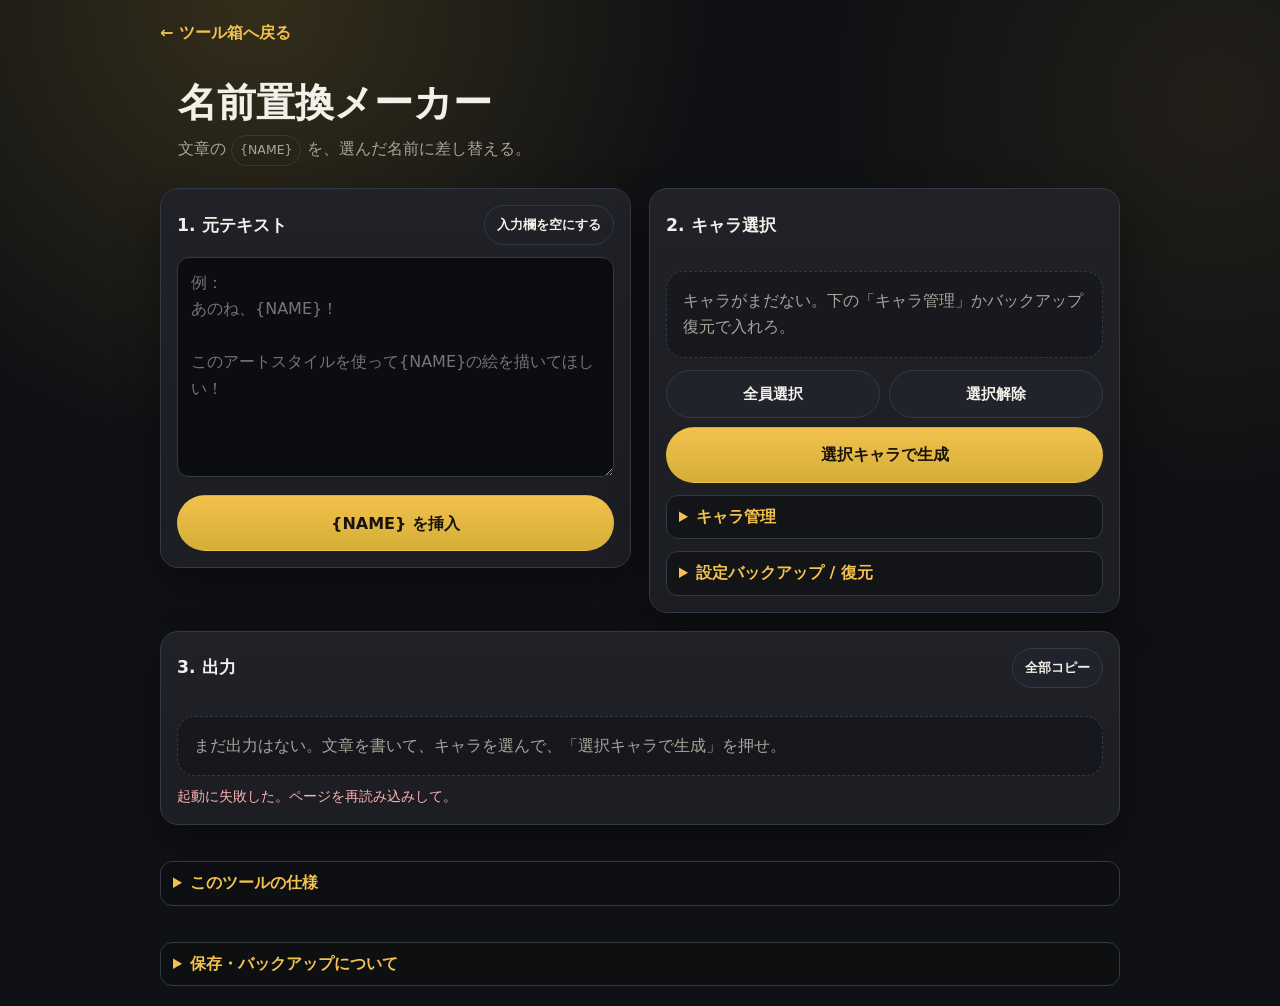
==== commit 273e7f2c: "Add files via upload" ====
--- a/name-replacer.html
+++ b/name-replacer.html
@@ -88,6 +88,6 @@
   </main>
 </section>
   </div>
-  <script type="module" src="assets/js/name-replacer.js"></script>
+  <script type="module" src="assets/js/name-replacer-loader.js"></script>
 </body>
 </html>
--- a/assets/css/app.css
+++ b/assets/css/app.css
@@ -133,7 +133,7 @@
 /* ===== Dashboard hero preview v4 ===== */
 
 .dashboard-view{
-  padding:0 0 30px;
+  padding:0 0 calc(30px + env(safe-area-inset-bottom));
   overflow:hidden;
 }
 
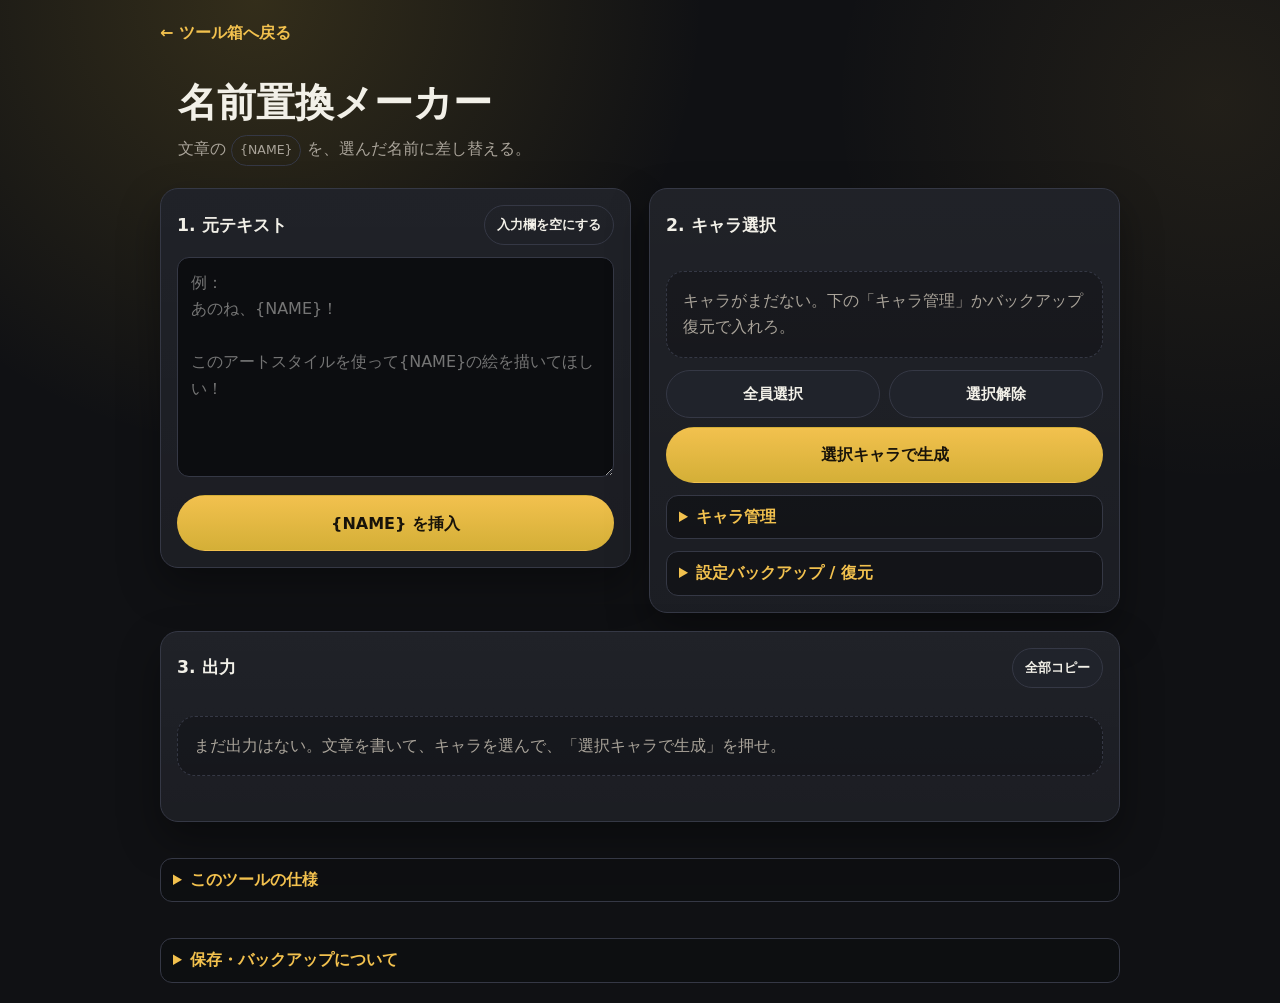
==== commit 94dc8b0e: "Add files via upload" ====
--- a/name-replacer.html
+++ b/name-replacer.html
@@ -88,6 +88,6 @@
   </main>
 </section>
   </div>
-  <script type="module" src="assets/js/name-replacer-loader.js"></script>
+  <script type="module" src="assets/js/name-replacer.js?v=16"></script>
 </body>
 </html>
